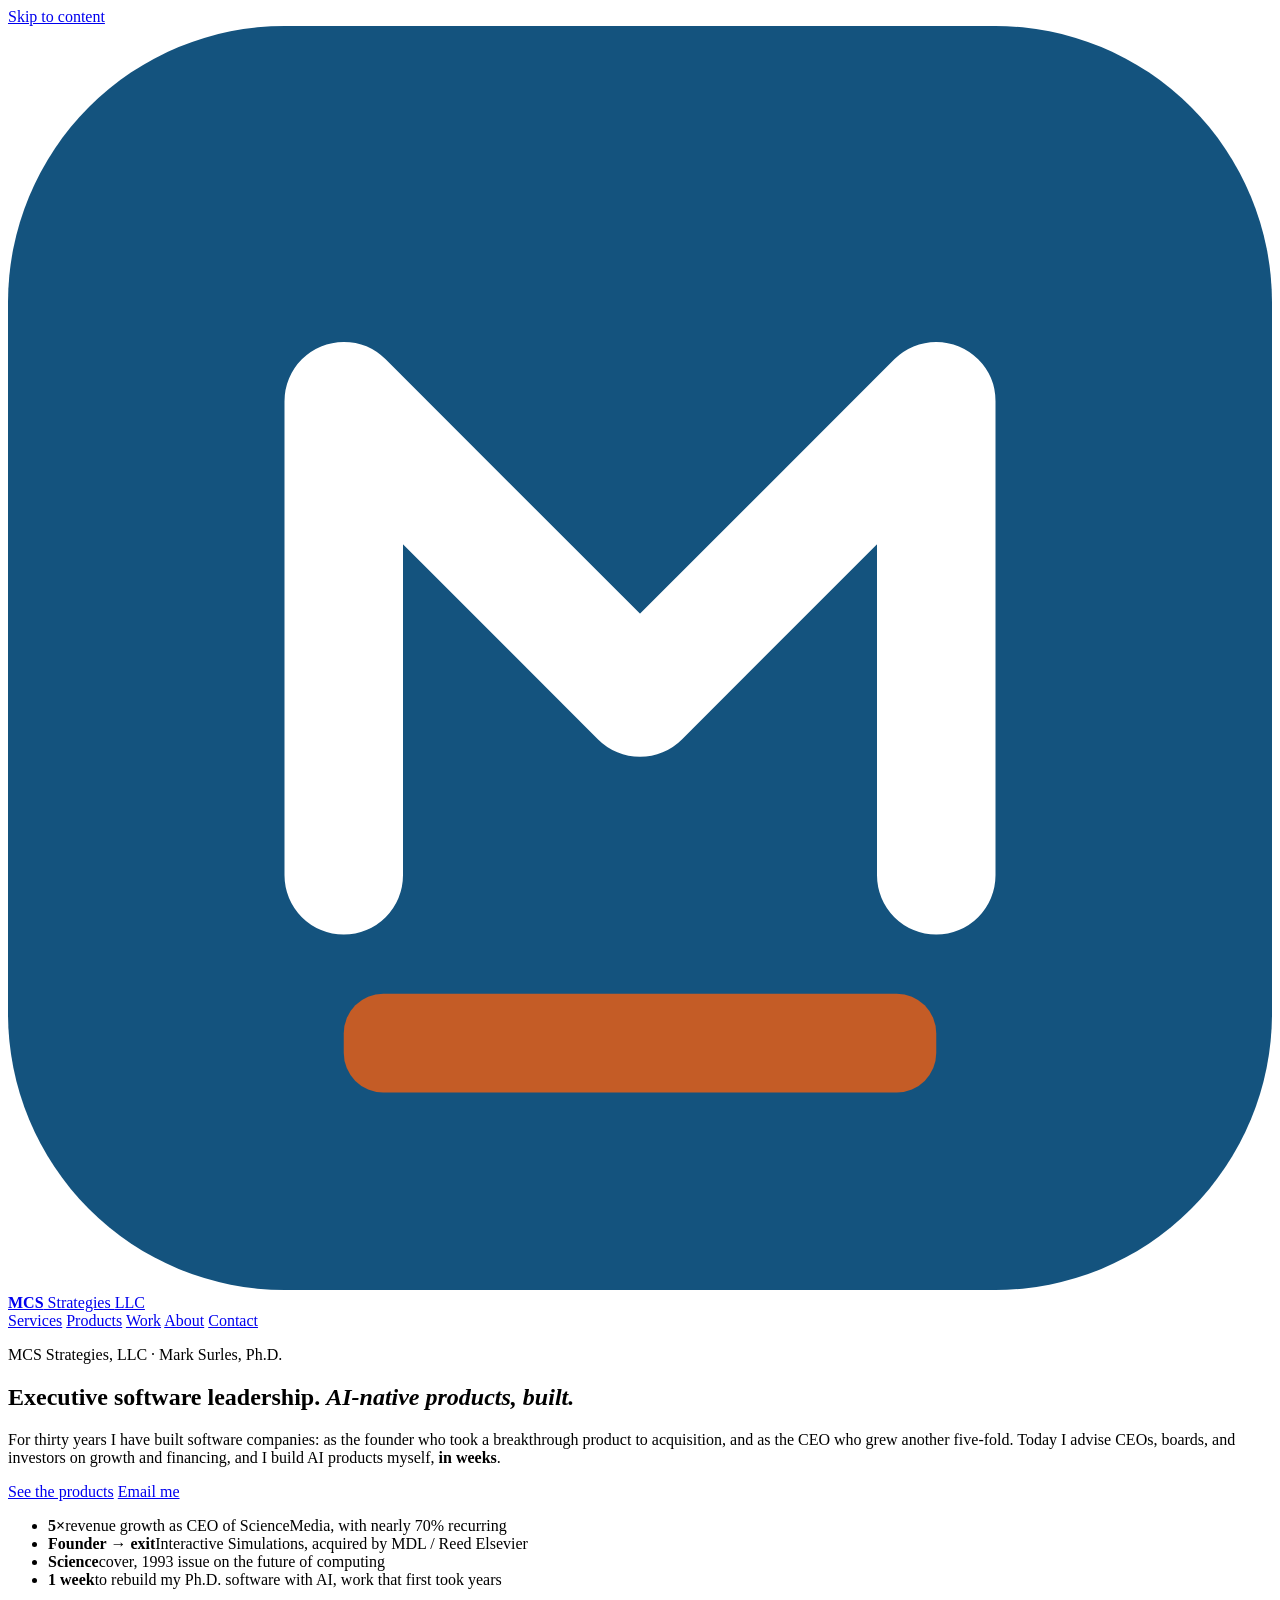
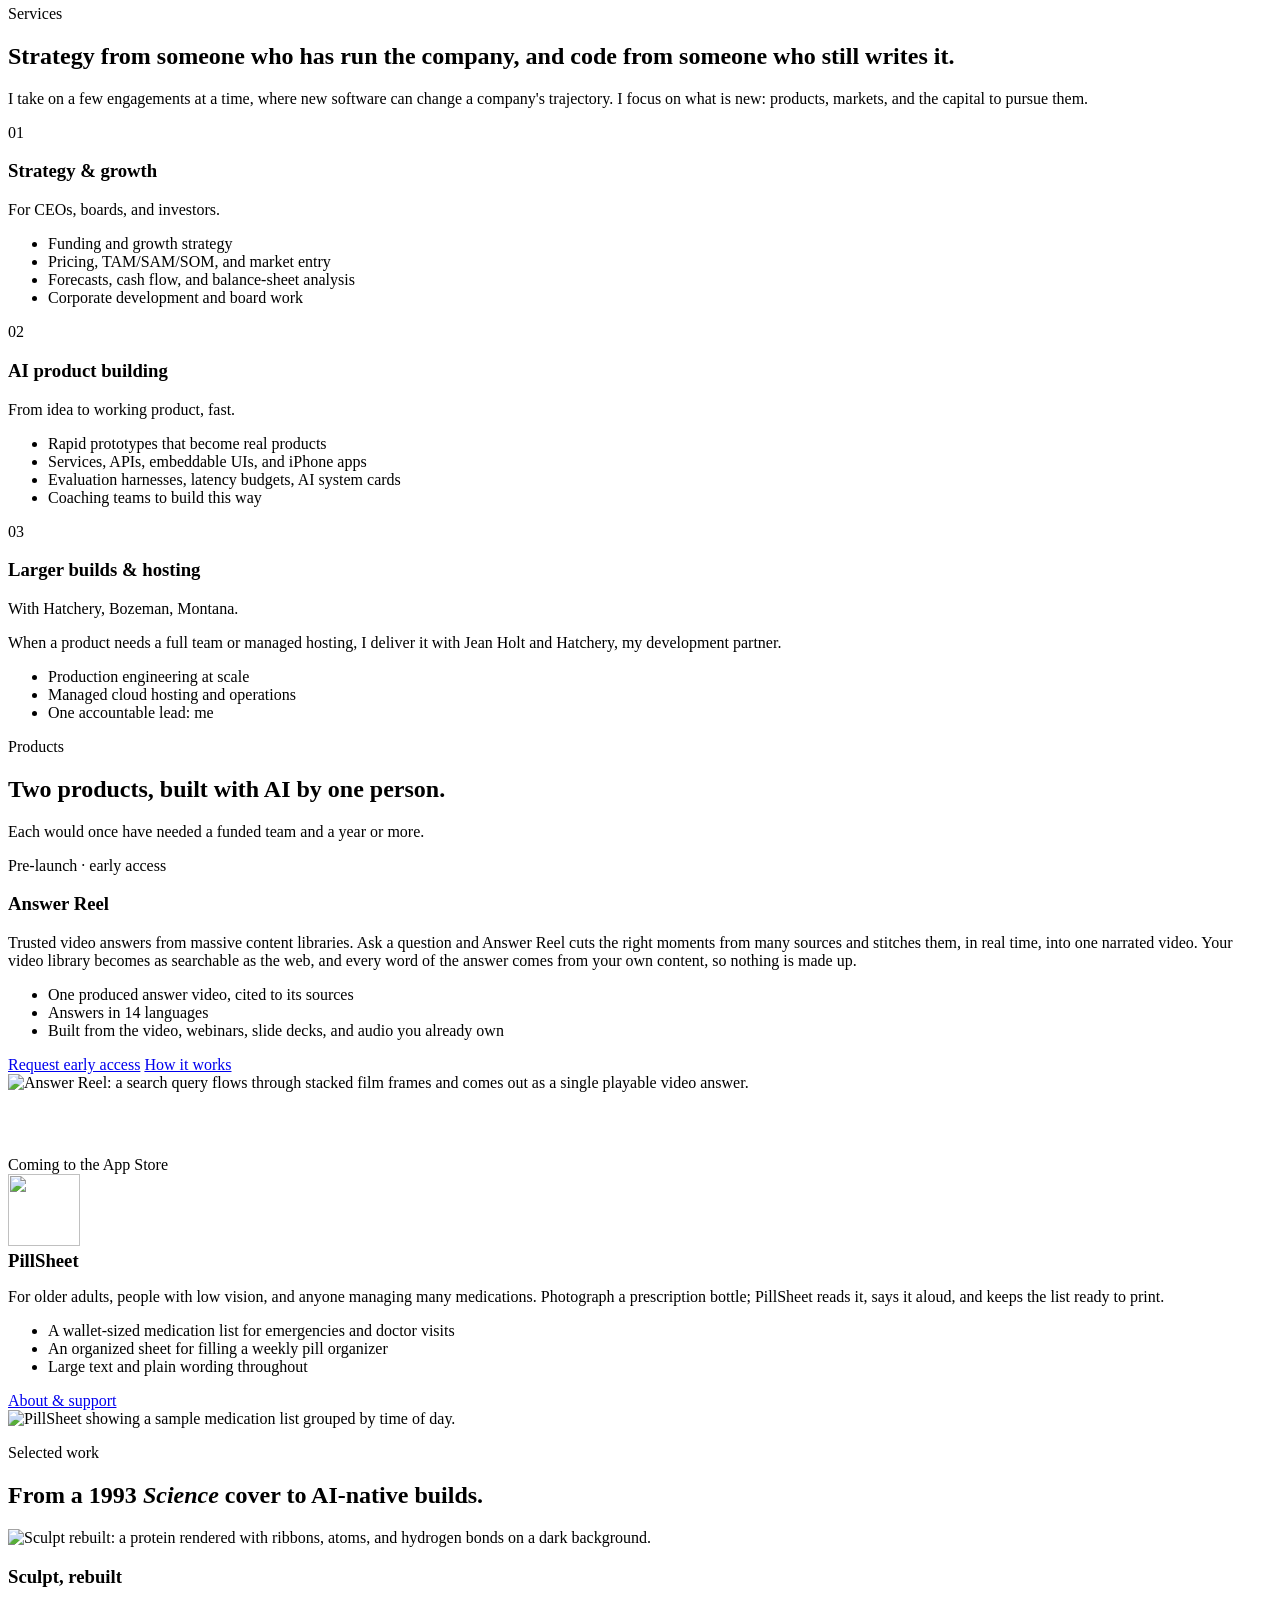
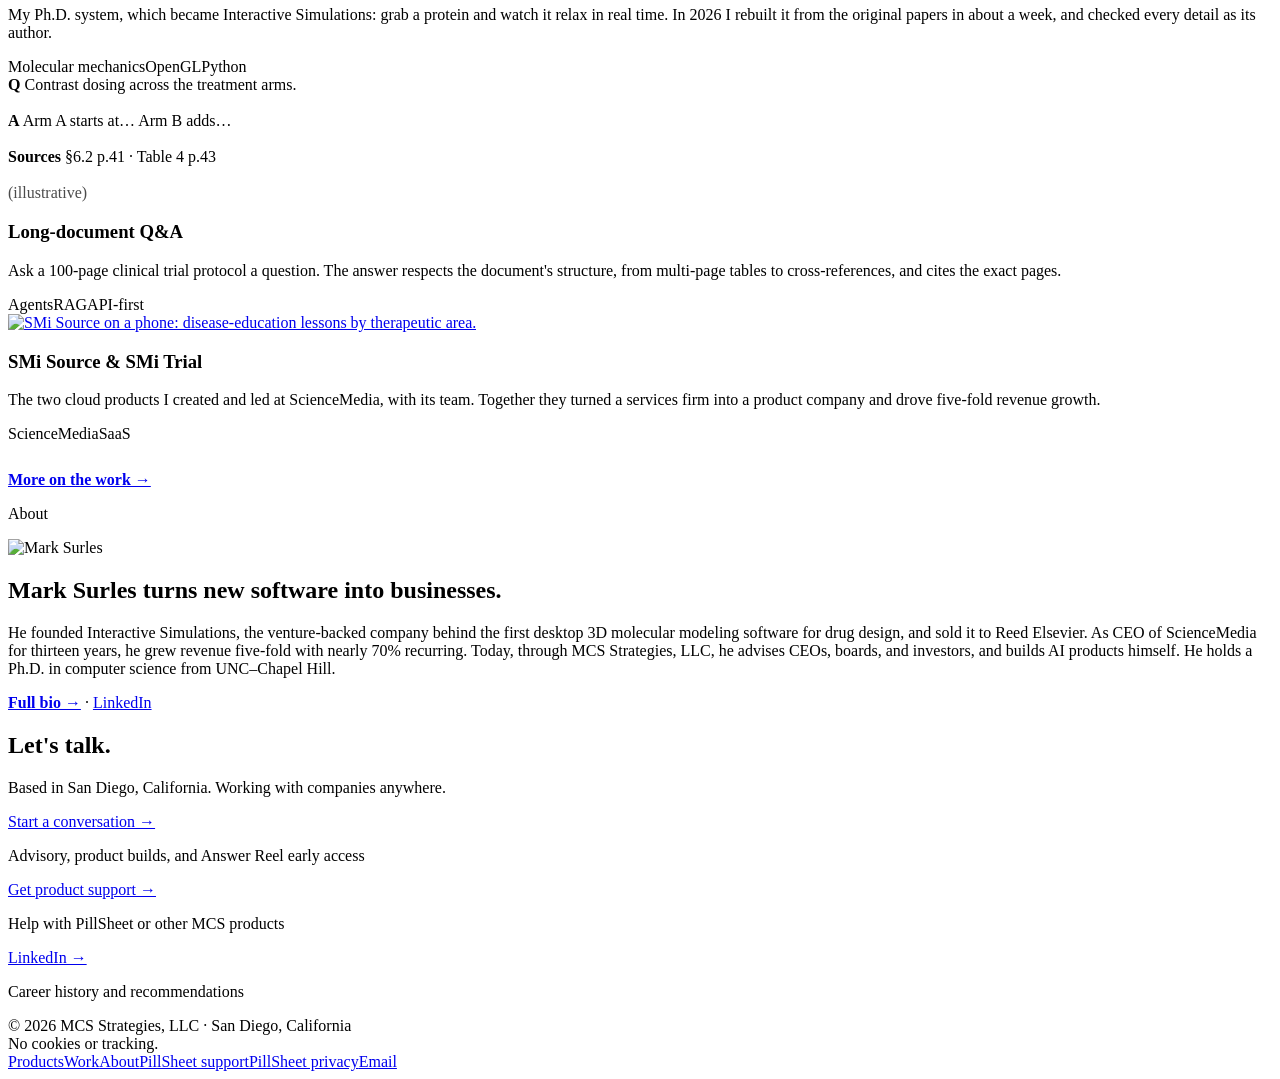
==== index.html @ 4e9c4b6d "Add Cloudflare Web Analytics (cookieless); footer says no cookies or tracking Co-Authored-By: Claude" ====
<!doctype html>
<html lang="en">
<head>
<meta charset="utf-8">
<meta name="viewport" content="width=device-width,initial-scale=1">
<title>MCS Strategies, LLC | Mark Surles</title>
<meta name="description" content="MCS Strategies, LLC: executive software leadership and AI-native product building by Mark Surles, Ph.D., founder of Interactive Simulations and former CEO of ScienceMedia.">
<link rel="canonical" href="https://mcs-strategies.com/">
<meta property="og:type" content="website">
<meta property="og:site_name" content="MCS Strategies, LLC">
<meta property="og:title" content="MCS Strategies, LLC: executive software leadership, AI-native products">
<meta property="og:description" content="Mark Surles founded and sold one software company, grew another five-fold as CEO, and now builds AI products end to end.">
<meta property="og:url" content="https://mcs-strategies.com/">
<meta property="og:image" content="https://mcs-strategies.com/assets/og.png">
<meta name="twitter:card" content="summary_large_image">
<meta name="theme-color" content="#0E3A58">
<link rel="icon" href="/favicon.ico" sizes="any">
<link rel="icon" type="image/png" href="/favicon-32.png">
<link rel="apple-touch-icon" href="/apple-touch-icon.png">
<link rel="stylesheet" href="/style.css">
<script type="application/ld+json">
{"@context":"https://schema.org","@type":"Organization","name":"MCS Strategies, LLC","url":"https://mcs-strategies.com/","logo":"https://mcs-strategies.com/assets/icon-512.png","email":"hello@mcs-strategies.com","address":{"@type":"PostalAddress","addressLocality":"San Diego","addressRegion":"CA","addressCountry":"US"},"founder":{"@type":"Person","name":"Mark Surles","sameAs":"https://www.linkedin.com/in/marksurles"}}
</script>
</head>
<body>
<a class="skip" href="#main">Skip to content</a>
<header class="site-header">
  <div class="wrap">
    <a class="brand" href="/" aria-label="MCS Strategies, LLC home">
      <svg class="brand-mark" viewBox="0 0 32 32" aria-hidden="true"><rect width="32" height="32" rx="7" fill="#14537E"/><path d="M8.5 21.5v-12l7.5 7.5 7.5-7.5v12" fill="none" stroke="#fff" stroke-width="3" stroke-linejoin="round" stroke-linecap="round"/><rect x="8.5" y="24.5" width="15" height="2.5" rx="1" fill="#C45C26"/></svg>
      <span class="brand-name"><b>MCS</b> Strategies <span>LLC</span></span>
    </a>
    <nav class="nav" aria-label="Main">
      <a href="/#services">Services</a>
      <a href="/products.html">Products</a>
      <a href="/work.html">Work</a>
      <a href="/about.html">About</a>
      <a href="/#contact">Contact</a>
    </nav>
  </div>
</header>

<main id="main">
<section class="hero">
  <div class="wrap">
    <p class="kicker">MCS Strategies, LLC · Mark Surles, Ph.D.</p>
    <h1>Executive software leadership. <em>AI-native products, built.</em></h1>
    <p class="lede">For thirty years I have built software companies: as the founder who took a breakthrough
      product to acquisition, and as the CEO who grew another five-fold. Today I advise CEOs, boards, and
      investors on growth and financing, and I build AI products myself, <strong>in weeks</strong>.</p>
    <div class="actions">
      <a class="btn btn-primary" href="/products.html">See the products</a>
      <a class="btn btn-ghost" href="mailto:hello@mcs-strategies.com">Email me</a>
    </div>
  </div>
</section>

<div class="proof">
  <div class="wrap">
    <ul>
      <li><b>5×</b><span>revenue growth as CEO of ScienceMedia, with nearly 70% recurring</span></li>
      <li><b>Founder → exit</b><span>Interactive Simulations, acquired by MDL / Reed Elsevier</span></li>
      <li><b>Science</b><span>cover, 1993 issue on the future of computing</span></li>
      <li><b>1 week</b><span>to rebuild my Ph.D. software with AI, work that first took years</span></li>
    </ul>
  </div>
</div>

<section id="services">
  <div class="wrap">
    <div class="section-head">
      <p class="eyebrow">Services</p>
      <h2>Strategy from someone who has run the company, and code from someone who still writes it.</h2>
      <p>I take on a few engagements at a time, where new software can change a company's trajectory. I focus on what is new: products, markets, and the capital to pursue them.</p>
    </div>
    <div class="grid g3">
      <div class="card">
        <span class="num">01</span>
        <h3>Strategy &amp; growth</h3>
        <p class="muted">For CEOs, boards, and investors.</p>
        <ul>
          <li>Funding and growth strategy</li>
          <li>Pricing, TAM/SAM/SOM, and market entry</li>
          <li>Forecasts, cash flow, and balance-sheet analysis</li>
          <li>Corporate development and board work</li>
        </ul>
      </div>
      <div class="card">
        <span class="num">02</span>
        <h3>AI product building</h3>
        <p class="muted">From idea to working product, fast.</p>
        <ul>
          <li>Rapid prototypes that become real products</li>
          <li>Services, APIs, embeddable UIs, and iPhone apps</li>
          <li>Evaluation harnesses, latency budgets, AI system cards</li>
          <li>Coaching teams to build this way</li>
        </ul>
      </div>
      <div class="card">
        <span class="num">03</span>
        <h3>Larger builds &amp; hosting</h3>
        <p class="muted">With Hatchery, Bozeman, Montana.</p>
        <p>When a product needs a full team or managed hosting, I deliver it with Jean Holt and Hatchery, my development partner.</p>
        <ul>
          <li>Production engineering at scale</li>
          <li>Managed cloud hosting and operations</li>
          <li>One accountable lead: me</li>
        </ul>
      </div>
    </div>
  </div>
</section>

<section class="alt" id="products">
  <div class="wrap">
    <div class="section-head">
      <p class="eyebrow">Products</p>
      <h2>Two products, built with AI by one person.</h2>
      <p>Each would once have needed a funded team and a year or more.</p>
    </div>

    <div class="feature">
      <div>
        <span class="badge">Pre-launch · early access</span>
        <h3>Answer Reel</h3>
        <p class="why">Trusted video answers from massive content libraries. Ask a question and Answer Reel cuts the
          right moments from many sources and stitches them, in real time, into one narrated video. Your video
          library becomes as searchable as the web, and every word of the answer comes from your own content, so nothing is made up.</p>
        <ul class="checks">
          <li>One produced answer video, cited to its sources</li>
          <li>Answers in 14 languages</li>
          <li>Built from the video, webinars, slide decks, and audio you already own</li>
        </ul>
        <div class="actions">
          <a class="btn btn-primary" href="mailto:hello@mcs-strategies.com?subject=Answer%20Reel%20early%20access">Request early access</a>
          <a class="btn btn-quiet" href="/products.html#answer-reel">How it works</a>
        </div>
      </div>
      <div class="art">
        <img src="/assets/answer-reel-mark.jpg" width="1100" height="474" alt="Answer Reel: a search query flows through stacked film frames and comes out as a single playable video answer.">
      </div>
    </div>

    <div class="feature" style="margin-top:64px">
      <div>
        <span class="badge">Coming to the App Store</span>
        <div class="app-row" style="margin-bottom:10px"><img class="app-icon" src="/assets/pillsheet-icon.png" width="72" height="72" alt=""><h3 style="margin:0">PillSheet</h3></div>
        <p class="why">For older adults, people with low vision, and anyone managing many medications. Photograph a
          prescription bottle; PillSheet reads it, says it aloud, and keeps the list ready to print.</p>
        <ul class="checks">
          <li>A wallet-sized medication list for emergencies and doctor visits</li>
          <li>An organized sheet for filling a weekly pill organizer</li>
          <li>Large text and plain wording throughout</li>
        </ul>
        <div class="actions">
          <a class="btn btn-quiet" href="/pillsheet/">About &amp; support</a>
        </div>
      </div>
      <div class="art art-phone">
        <img src="/assets/pillsheet-tile.jpg" width="800" height="500" alt="PillSheet showing a sample medication list grouped by time of day." loading="lazy">
      </div>
    </div>
  </div>
</section>

<section id="work">
  <div class="wrap">
    <div class="section-head">
      <p class="eyebrow">Selected work</p>
      <h2>From a 1993 <em class="hl">Science</em> cover to AI-native builds.</h2>
    </div>
    <div class="grid g3">
      <article class="card tile">
        <div class="shot"><img src="/assets/sculpt.jpg" width="800" height="1031" alt="Sculpt rebuilt: a protein rendered with ribbons, atoms, and hydrogen bonds on a dark background." loading="lazy"></div>
        <h3>Sculpt, rebuilt</h3>
        <p class="muted">My Ph.D. system, which became Interactive Simulations: grab a protein and watch it relax in real
          time. In 2026 I rebuilt it from the original papers in about a week, and checked every detail as its author.</p>
        <div class="tags"><span>Molecular mechanics</span><span>OpenGL</span><span>Python</span></div>
      </article>
      <article class="card tile">
        <div class="shot text" role="img" aria-label="Illustrative question and cited answer from a long clinical protocol."><b>Q</b> Contrast dosing across the treatment arms.<br><br><b>A</b> Arm A starts at… Arm B adds…<br><br><b>Sources</b> §6.2 p.41 · Table 4 p.43<br><br><span style="opacity:.7">(illustrative)</span></div>
        <h3>Long-document Q&amp;A</h3>
        <p class="muted">Ask a 100-page clinical trial protocol a question. The answer respects the document's
          structure, from multi-page tables to cross-references, and cites the exact pages.</p>
        <div class="tags"><span>Agents</span><span>RAG</span><span>API-first</span></div>
      </article>
      <article class="card tile">
        <a class="shot" href="/work.html#earlier"><img src="/assets/smi-source.jpg" width="600" height="315" alt="SMi Source on a phone: disease-education lessons by therapeutic area." loading="lazy"></a>
        <h3>SMi Source &amp; SMi Trial</h3>
        <p class="muted">The two cloud products I created and led at ScienceMedia, with its team. Together they turned a
          services firm into a product company and drove five-fold revenue growth.</p>
        <div class="tags"><span>ScienceMedia</span><span>SaaS</span></div>
      </article>
    </div>
    <p style="margin-top:28px"><a href="/work.html"><strong>More on the work →</strong></a></p>
  </div>
</section>

<section class="alt" id="about">
  <div class="wrap narrow">
    <p class="eyebrow">About</p>
    <img class="headshot" src="/assets/mark.png" width="155" height="160" alt="Mark Surles">
    <h2>Mark Surles turns new software into businesses.</h2>
    <p>He founded Interactive Simulations, the venture-backed company behind the first desktop 3D molecular modeling
      software for drug design, and sold it to Reed Elsevier. As CEO of ScienceMedia for thirteen years, he grew revenue
      five-fold with nearly 70% recurring. Today, through MCS Strategies, LLC, he advises CEOs, boards, and investors,
      and builds AI products himself. He holds a Ph.D. in computer science from UNC–Chapel Hill.</p>
    <p><a href="/about.html"><strong>Full bio →</strong></a> · <a href="https://www.linkedin.com/in/marksurles">LinkedIn</a></p>
  </div>
</section>

<section class="contact" id="contact">
  <div class="wrap">
    <h2>Let's talk.</h2>
    <p>Based in San Diego, California. Working with companies anywhere.</p>
    <div class="grid g3">
      <div class="card"><a href="mailto:hello@mcs-strategies.com">Start a conversation →</a><p>Advisory, product builds, and Answer Reel early access</p></div>
      <div class="card"><a href="mailto:support@mcs-strategies.com?subject=PillSheet">Get product support →</a><p>Help with PillSheet or other MCS products</p></div>
      <div class="card"><a href="https://www.linkedin.com/in/marksurles">LinkedIn →</a><p>Career history and recommendations</p></div>
    </div>
  </div>
</section>
</main>

<footer class="site-footer">
  <div class="wrap">
    <div>© 2026 MCS Strategies, LLC · San Diego, California<br>No cookies or tracking.</div>
    <nav aria-label="Footer"><a href="/products.html">Products</a><a href="/work.html">Work</a><a href="/about.html">About</a><a href="/pillsheet/">PillSheet support</a><a href="/pillsheet/privacy.html">PillSheet privacy</a><a href="mailto:hello@mcs-strategies.com">Email</a></nav>
  </div>
</footer>
<!-- Cloudflare Web Analytics --><script type='module' src='https://static.cloudflareinsights.com/beacon.min.js' data-cf-beacon='{"token": "524bc832831a4cb69624e9e7eacaaf52"}'></script><!-- End Cloudflare Web Analytics -->
</body>
</html>
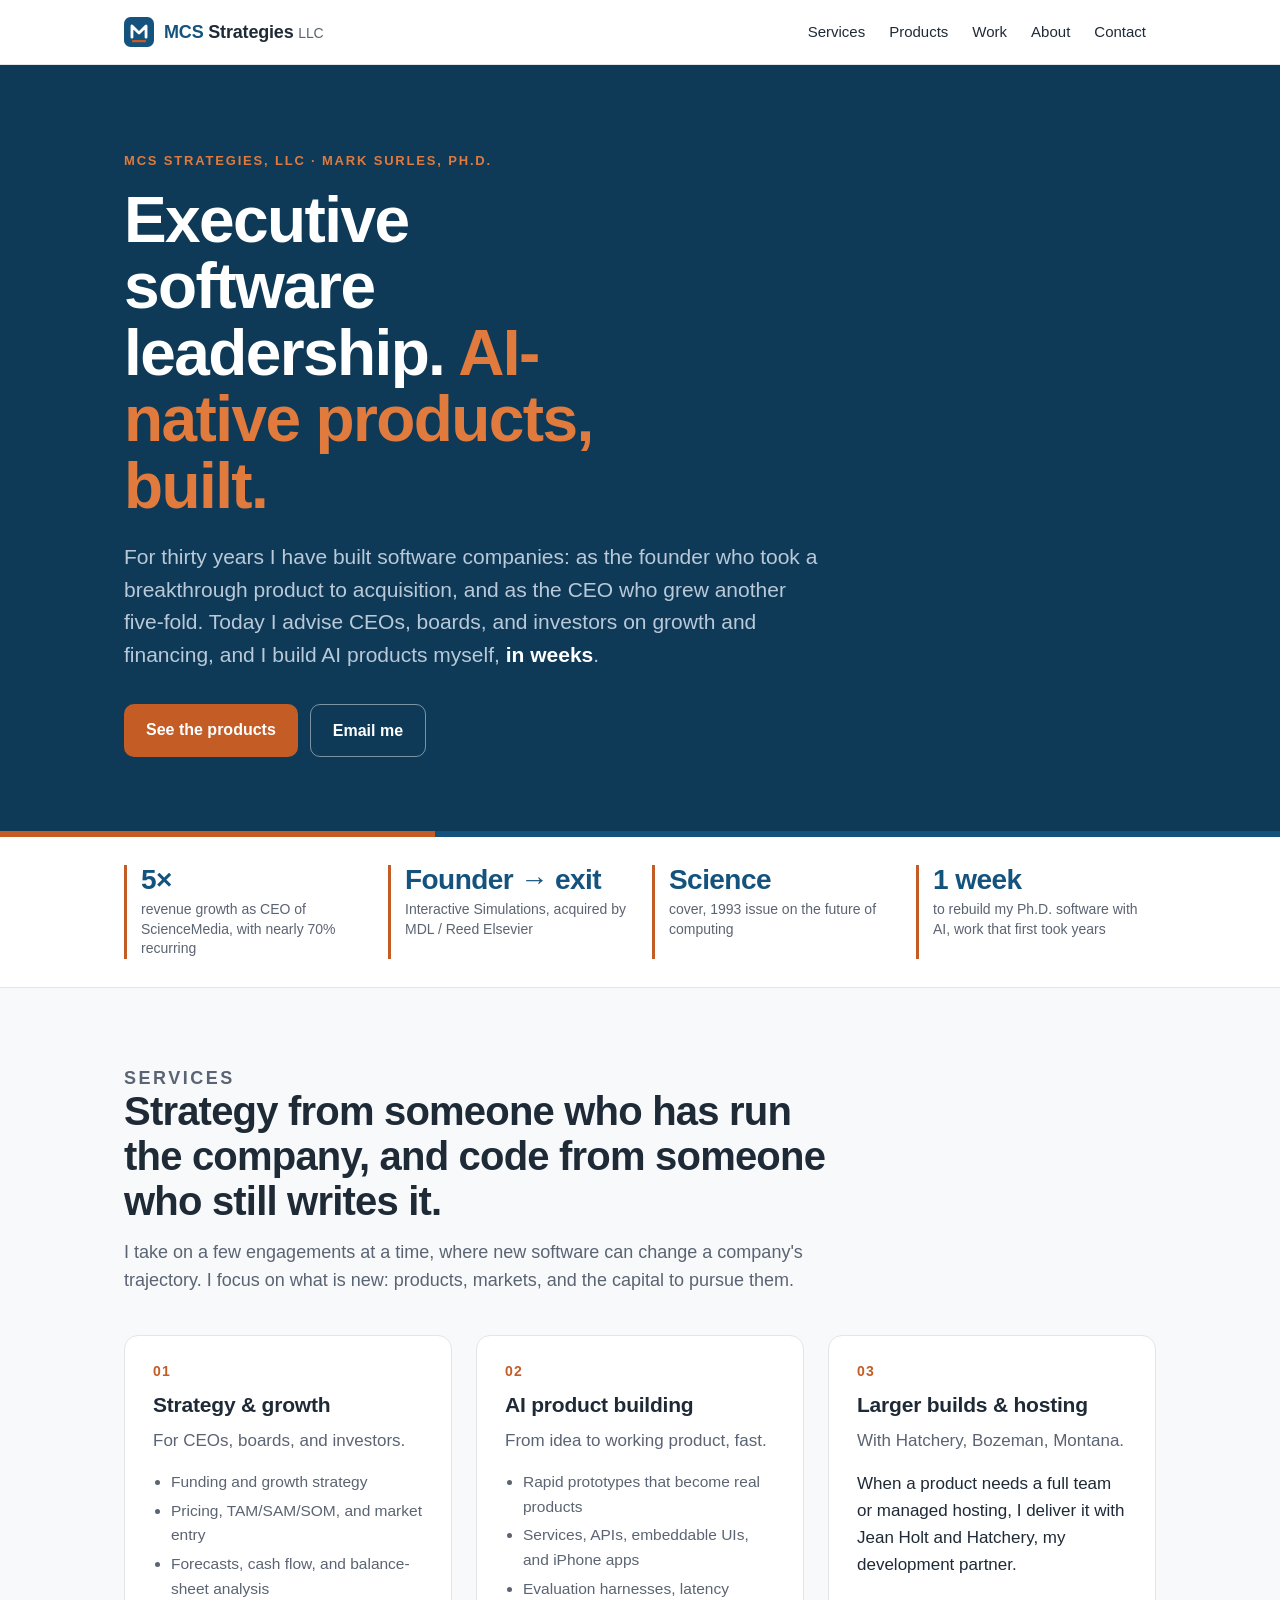
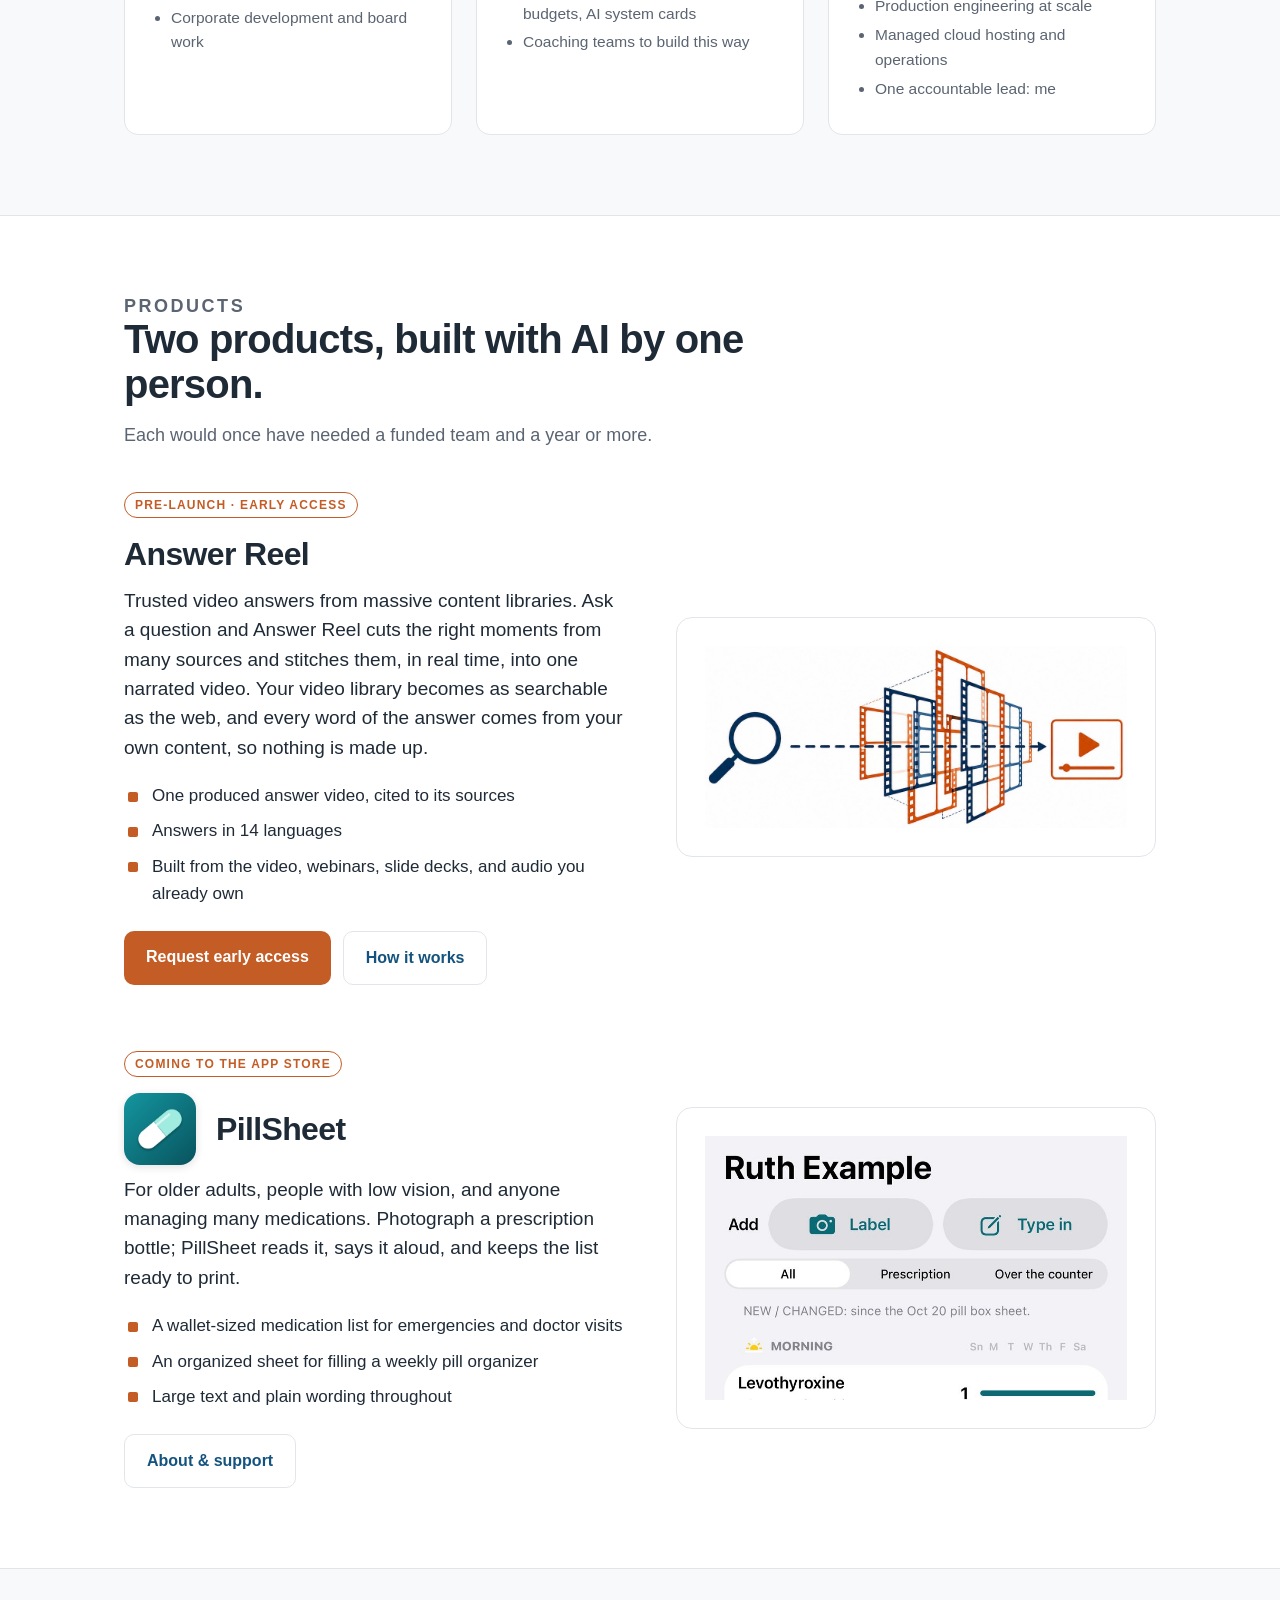
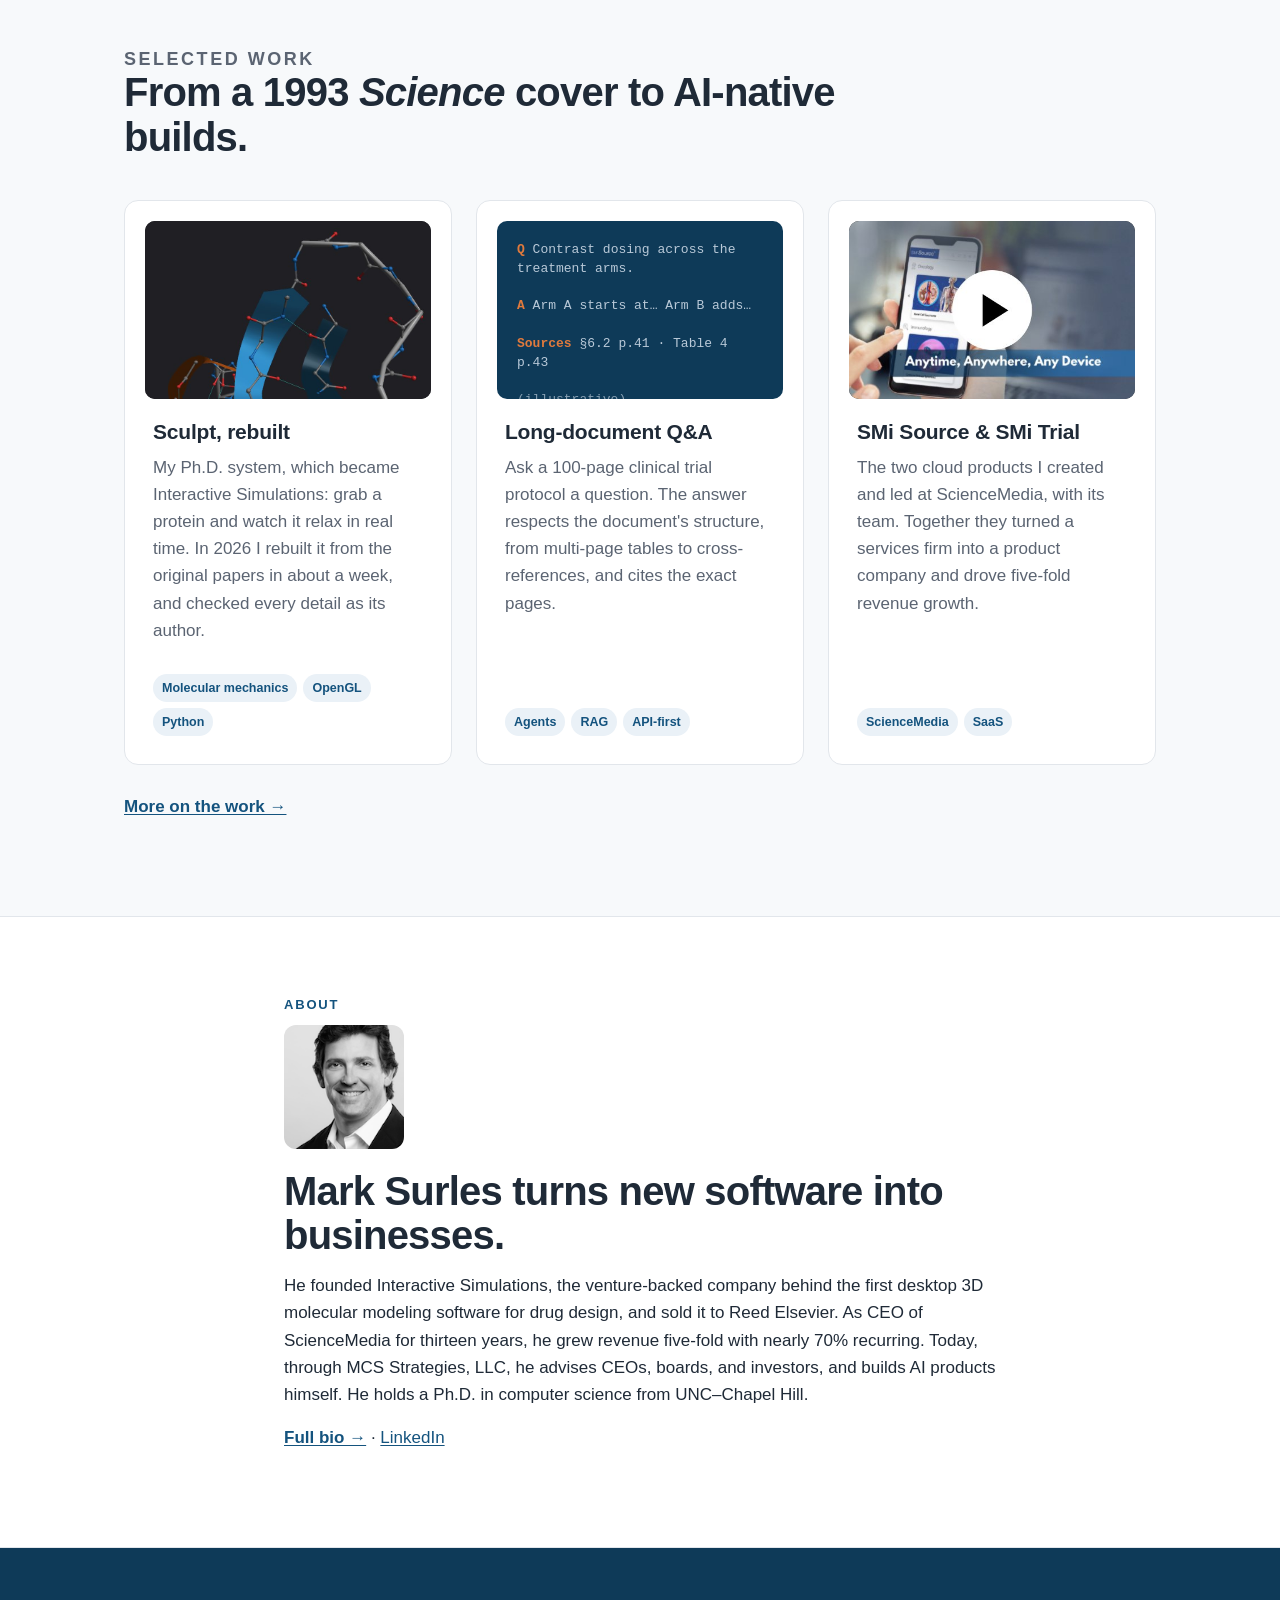
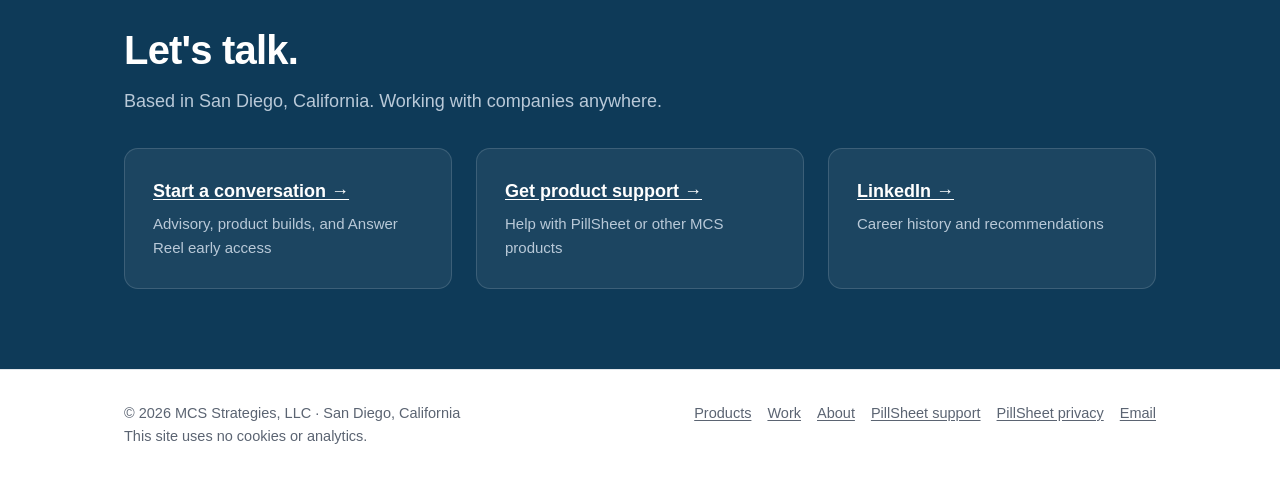
==== commit b6c13a95: "MCS Strategies website: home, products, work, about, PillSheet support and privacy Co-Authored-By: C" ====
--- a/index.html
+++ b/index.html
@@ -224,10 +224,9 @@
 
 <footer class="site-footer">
   <div class="wrap">
-    <div>© 2026 MCS Strategies, LLC · San Diego, California<br>No cookies or tracking.</div>
+    <div>© 2026 MCS Strategies, LLC · San Diego, California<br>This site uses no cookies or analytics.</div>
     <nav aria-label="Footer"><a href="/products.html">Products</a><a href="/work.html">Work</a><a href="/about.html">About</a><a href="/pillsheet/">PillSheet support</a><a href="/pillsheet/privacy.html">PillSheet privacy</a><a href="mailto:hello@mcs-strategies.com">Email</a></nav>
   </div>
 </footer>
-<!-- Cloudflare Web Analytics --><script type='module' src='https://static.cloudflareinsights.com/beacon.min.js' data-cf-beacon='{"token": "524bc832831a4cb69624e9e7eacaaf52"}'></script><!-- End Cloudflare Web Analytics -->
 </body>
 </html>
--- a/style.css
+++ b/style.css
@@ -0,0 +1,179 @@
+/* MCS Strategies house style: palette from video/search_lib/scripts/deck_template.py (pitch-deck skill). */
+:root{
+  --ink:#1F2A37; --accent:#14537E; --accent-dark:#0E3A58; --copper:#C45C26; --copper-light:#E07A3D;
+  --muted:#5B6472; --bg:#F7F9FB; --surface:#FFFFFF; --line:#E2E6EB; --hero:#0E3A58; --hero-ink:#FFFFFF;
+  --hero-muted:#B9C9D8; --chip:#EAF1F7;
+  --font:-apple-system,BlinkMacSystemFont,"SF Pro Text","Segoe UI",Roboto,"Helvetica Neue",Arial,sans-serif;
+  --display:-apple-system,BlinkMacSystemFont,"SF Pro Display","Segoe UI",Roboto,"Helvetica Neue",Arial,sans-serif;
+  color-scheme:light;
+}
+@media (prefers-color-scheme:dark){:root:not([data-theme="light"]){
+  --ink:#E7ECF2; --accent:#7DB4E0; --accent-dark:#A9CDEB; --copper:#E8834A; --copper-light:#F09A66;
+  --muted:#A3AEBB; --bg:#0D141B; --surface:#141E28; --line:#24313E; --hero:#0A2233; --hero-ink:#F2F6FA;
+  --hero-muted:#A9BED1; --chip:#1A2A38; color-scheme:dark;
+}}
+*{box-sizing:border-box}
+html{-webkit-text-size-adjust:100%;scroll-behavior:smooth}
+body{margin:0;background:var(--bg);color:var(--ink);font:17px/1.6 var(--font)}
+img{max-width:100%;height:auto;display:block}
+a{color:var(--accent);text-underline-offset:2px}
+a:hover{color:var(--copper)}
+:focus-visible{outline:3px solid var(--copper);outline-offset:2px;border-radius:4px}
+.skip{position:absolute;left:-999px;top:8px;background:var(--surface);padding:8px 12px;z-index:10}
+.skip:focus{left:16px}
+.wrap{max-width:1080px;margin:0 auto;padding:0 24px}
+.narrow{max-width:760px}
+
+/* Header */
+.site-header{background:var(--surface);border-bottom:1px solid var(--line);position:sticky;top:0;z-index:5}
+.site-header .wrap{display:flex;align-items:center;justify-content:space-between;gap:16px;min-height:64px;flex-wrap:wrap}
+.brand{display:flex;align-items:center;gap:10px;text-decoration:none;color:var(--ink)}
+.brand-mark{width:30px;height:30px;flex:none}
+.brand-name{font:700 18px/1 var(--display);letter-spacing:-.01em}
+.brand-name b{color:var(--accent)}
+.brand-name span{font-weight:500;color:var(--muted);font-size:14px}
+.nav{display:flex;gap:4px;flex-wrap:wrap}
+.nav a{color:var(--ink);text-decoration:none;font-size:15px;font-weight:500;padding:8px 10px;border-radius:8px}
+.nav a:hover,.nav a[aria-current="page"]{color:var(--accent);background:var(--chip)}
+
+/* Hero */
+.hero{background:var(--hero);color:var(--hero-ink);padding:88px 0 80px;position:relative;overflow:hidden}
+.hero::after{content:"";position:absolute;left:0;right:0;bottom:0;height:6px;background:linear-gradient(90deg,var(--copper) 0 34%,#14537E 34% 100%)}
+.kicker{font:700 13px/1.2 var(--font);letter-spacing:.14em;text-transform:uppercase;color:var(--copper-light);margin:0 0 18px}
+.hero h1{font:800 clamp(38px,6vw,64px)/1.04 var(--display);letter-spacing:-.025em;margin:0 0 22px;max-width:15ch}
+.hero h1 em{font-style:normal;color:var(--copper-light)}
+.hero .lede{font-size:clamp(18px,2.2vw,21px);line-height:1.55;color:var(--hero-muted);max-width:60ch;margin:0 0 32px}
+.hero .lede strong{color:var(--hero-ink);font-weight:600}
+.actions{display:flex;gap:12px;flex-wrap:wrap}
+.btn{display:inline-block;padding:13px 22px;border-radius:10px;font-weight:650;text-decoration:none;font-size:16px}
+.btn-primary{background:var(--copper);color:#fff}
+.btn-primary:hover{background:var(--copper-light);color:#fff}
+.btn-ghost{border:1.5px solid rgba(255,255,255,.45);color:var(--hero-ink)}
+.btn-ghost:hover{border-color:#fff;color:#fff}
+.btn-quiet{border:1.5px solid var(--line);color:var(--accent);background:var(--surface)}
+.btn-quiet:hover{border-color:var(--accent);color:var(--accent)}
+.feature .art-phone{background:#F2F2F7;padding:0;overflow:hidden}
+.headshot{width:120px;height:auto;border-radius:12px;margin:4px 0 20px;filter:grayscale(1)}
+.about-photo{width:160px;border-radius:14px;margin-bottom:24px;filter:grayscale(1)}
+em.hl{font-style:italic;color:inherit}
+.page-hero{padding:64px 0 56px}
+.page-hero h1{font-size:clamp(34px,5vw,52px);max-width:22ch}
+
+/* Proof strip */
+.proof{background:var(--surface);border-bottom:1px solid var(--line)}
+.proof ul{list-style:none;margin:0;padding:28px 0;display:grid;grid-template-columns:repeat(4,1fr);gap:24px}
+.proof li{border-left:3px solid var(--copper);padding-left:14px}
+.proof b{display:block;font:800 28px/1.1 var(--display);color:var(--accent);letter-spacing:-.02em}
+.proof span{font-size:14px;color:var(--muted);line-height:1.4;display:block;margin-top:4px}
+
+/* Sections */
+section{padding:80px 0}
+section.alt{background:var(--surface);border-top:1px solid var(--line);border-bottom:1px solid var(--line)}
+.section-head{max-width:720px;margin-bottom:40px}
+.eyebrow{font:700 13px/1.2 var(--font);letter-spacing:.14em;text-transform:uppercase;color:var(--accent);margin:0 0 12px}
+h2{font:800 clamp(28px,3.6vw,40px)/1.12 var(--display);letter-spacing:-.02em;margin:0 0 14px}
+h3{font:750 21px/1.25 var(--display);letter-spacing:-.01em;margin:0 0 8px}
+.section-head p{color:var(--muted);font-size:18px;margin:0}
+p{margin:0 0 16px}
+.muted{color:var(--muted)}
+
+.grid{display:grid;gap:24px}
+.g3{grid-template-columns:repeat(3,1fr)}
+.g2{grid-template-columns:repeat(2,1fr)}
+.card{background:var(--surface);border:1px solid var(--line);border-radius:14px;padding:28px}
+section.alt .card{background:var(--bg)}
+.card .num{font:800 14px/1 var(--display);color:var(--copper);letter-spacing:.08em;margin-bottom:14px;display:block}
+.card ul{margin:12px 0 0;padding-left:18px;color:var(--muted);font-size:15.5px}
+.card li{margin:4px 0}
+.card .more{display:inline-block;margin-top:14px;font-weight:600;text-decoration:none}
+
+/* Featured product */
+.feature{display:grid;grid-template-columns:1.05fr 1fr;gap:48px;align-items:center}
+.feature .art{background:#fff;border:1px solid var(--line);border-radius:16px;padding:28px}
+.badge{display:inline-block;font:700 12px/1 var(--font);letter-spacing:.1em;text-transform:uppercase;
+  color:var(--copper);border:1.5px solid var(--copper);border-radius:999px;padding:6px 10px;margin-bottom:16px}
+.feature h3{font-size:32px;letter-spacing:-.02em;margin-bottom:12px}
+.feature .why{font-size:19px;line-height:1.55}
+.checks{list-style:none;padding:0;margin:20px 0 24px}
+.checks li{padding-left:28px;position:relative;margin:8px 0}
+.checks li::before{content:"";position:absolute;left:4px;top:.55em;width:10px;height:10px;border-radius:2px;background:var(--copper)}
+
+/* Work tiles */
+.tile{display:flex;flex-direction:column}
+.tile .shot{border-radius:10px;overflow:hidden;margin:-8px -8px 20px;background:#1f1f24;aspect-ratio:16/10}
+.tile .shot img{width:100%;height:100%;object-fit:cover}
+.tile .shot.light{background:#F2F2F7}
+.tile .shot img{object-position:top}
+.tile .shot.phone{background:var(--chip);display:flex;justify-content:center;padding-top:18px}
+.tile .shot.phone img{width:52%;height:auto;object-fit:contain;border-radius:14px 14px 0 0;box-shadow:0 6px 24px rgba(0,0,0,.18)}
+.tile .shot.text{background:var(--hero);color:var(--hero-muted);padding:20px;font:500 13px/1.45 ui-monospace,Menlo,monospace}
+.tile .shot.text b{color:var(--copper-light);font-weight:600}
+.tags{display:flex;gap:6px;flex-wrap:wrap;margin-top:auto;padding-top:14px}
+.tags span{font-size:12.5px;background:var(--chip);color:var(--accent);padding:4px 9px;border-radius:999px;font-weight:600}
+
+/* Work detail page */
+.work-item{display:grid;grid-template-columns:1fr 1.25fr;gap:48px;padding:56px 0;border-top:1px solid var(--line)}
+.work-item:first-of-type{border-top:0}
+.work-item .media img{border-radius:14px;border:1px solid var(--line)}
+.work-item .media.phone img{max-width:300px;margin:0 auto;border-radius:22px}
+.work-item dl{display:grid;grid-template-columns:110px 1fr;gap:6px 16px;margin:20px 0 0;font-size:15.5px}
+.work-item dt{font-weight:700;color:var(--muted);text-transform:uppercase;font-size:12.5px;letter-spacing:.08em;padding-top:3px}
+.work-item dd{margin:0}
+
+/* About */
+.about-grid{display:grid;grid-template-columns:1.6fr 1fr;gap:56px}
+.prose p{font-size:18px}
+.timeline{list-style:none;margin:0;padding:0;border-left:2px solid var(--line)}
+.timeline li{position:relative;padding:0 0 22px 20px}
+.timeline li::before{content:"";position:absolute;left:-7px;top:6px;width:12px;height:12px;border-radius:50%;background:var(--surface);border:3px solid var(--accent)}
+.timeline li:first-child::before{border-color:var(--copper)}
+.timeline .yr{font:700 13px/1.4 var(--font);color:var(--copper);letter-spacing:.04em}
+.timeline .role{font-weight:650;line-height:1.35}
+.timeline .org{color:var(--muted);font-size:15px}
+
+/* App */
+.app-row{display:flex;gap:20px;align-items:center}
+.app-icon{width:72px;height:72px;border-radius:16px;flex:none;box-shadow:0 2px 8px rgba(0,0,0,.12)}
+
+/* Contact */
+.contact{background:var(--hero);color:var(--hero-ink)}
+.contact h2{color:var(--hero-ink)}
+.contact p{color:var(--hero-muted);font-size:18px}
+.contact .grid{margin-top:32px}
+.contact .card{background:rgba(255,255,255,.06);border-color:rgba(255,255,255,.14);color:var(--hero-ink)}
+.contact .card a{color:#fff;font-weight:650;font-size:18px;word-break:break-word}
+.contact .card a:hover{color:var(--copper-light)}
+.contact .card p{font-size:15px;margin:6px 0 0}
+
+/* Legal / plain pages */
+.plain{padding:56px 0 72px}
+.plain h1{font:800 clamp(30px,4vw,42px)/1.15 var(--display);letter-spacing:-.02em;margin:0 0 8px}
+.plain h2{font-size:22px;margin:36px 0 8px}
+.plain .meta{color:var(--muted);margin-bottom:24px}
+
+/* Footer */
+.site-footer{border-top:1px solid var(--line);padding:32px 0 40px;color:var(--muted);font-size:14.5px;background:var(--surface)}
+.site-footer .wrap{display:flex;justify-content:space-between;gap:16px;flex-wrap:wrap}
+.site-footer a{color:var(--muted)}
+.site-footer nav{display:flex;gap:16px;flex-wrap:wrap}
+
+@media (max-width:900px){
+  .g3,.g2,.feature,.work-item,.about-grid{grid-template-columns:1fr}
+  .proof ul{grid-template-columns:repeat(2,1fr)}
+  .feature{gap:28px}
+  .work-item{gap:24px}
+  .work-item .media img{max-height:440px;width:100%;object-fit:cover;object-position:center}
+  .work-item .media.phone img{width:auto;max-width:260px;object-fit:contain}
+}
+@media (max-width:560px){
+  .wrap{padding:0 16px}
+  .hero{padding:56px 0 52px}
+  section{padding:56px 0}
+  .card{padding:22px}
+  .site-header .wrap{padding-top:10px;padding-bottom:6px}
+  .nav{margin:0 -10px}
+  .nav a{padding:6px 10px;font-size:14.5px}
+  .work-item dl{grid-template-columns:1fr}
+}
+@media (prefers-reduced-motion:reduce){html{scroll-behavior:auto}}
+@media print{.site-header,.hero::after,.actions{display:none}.hero,.contact{background:none;color:#000}}
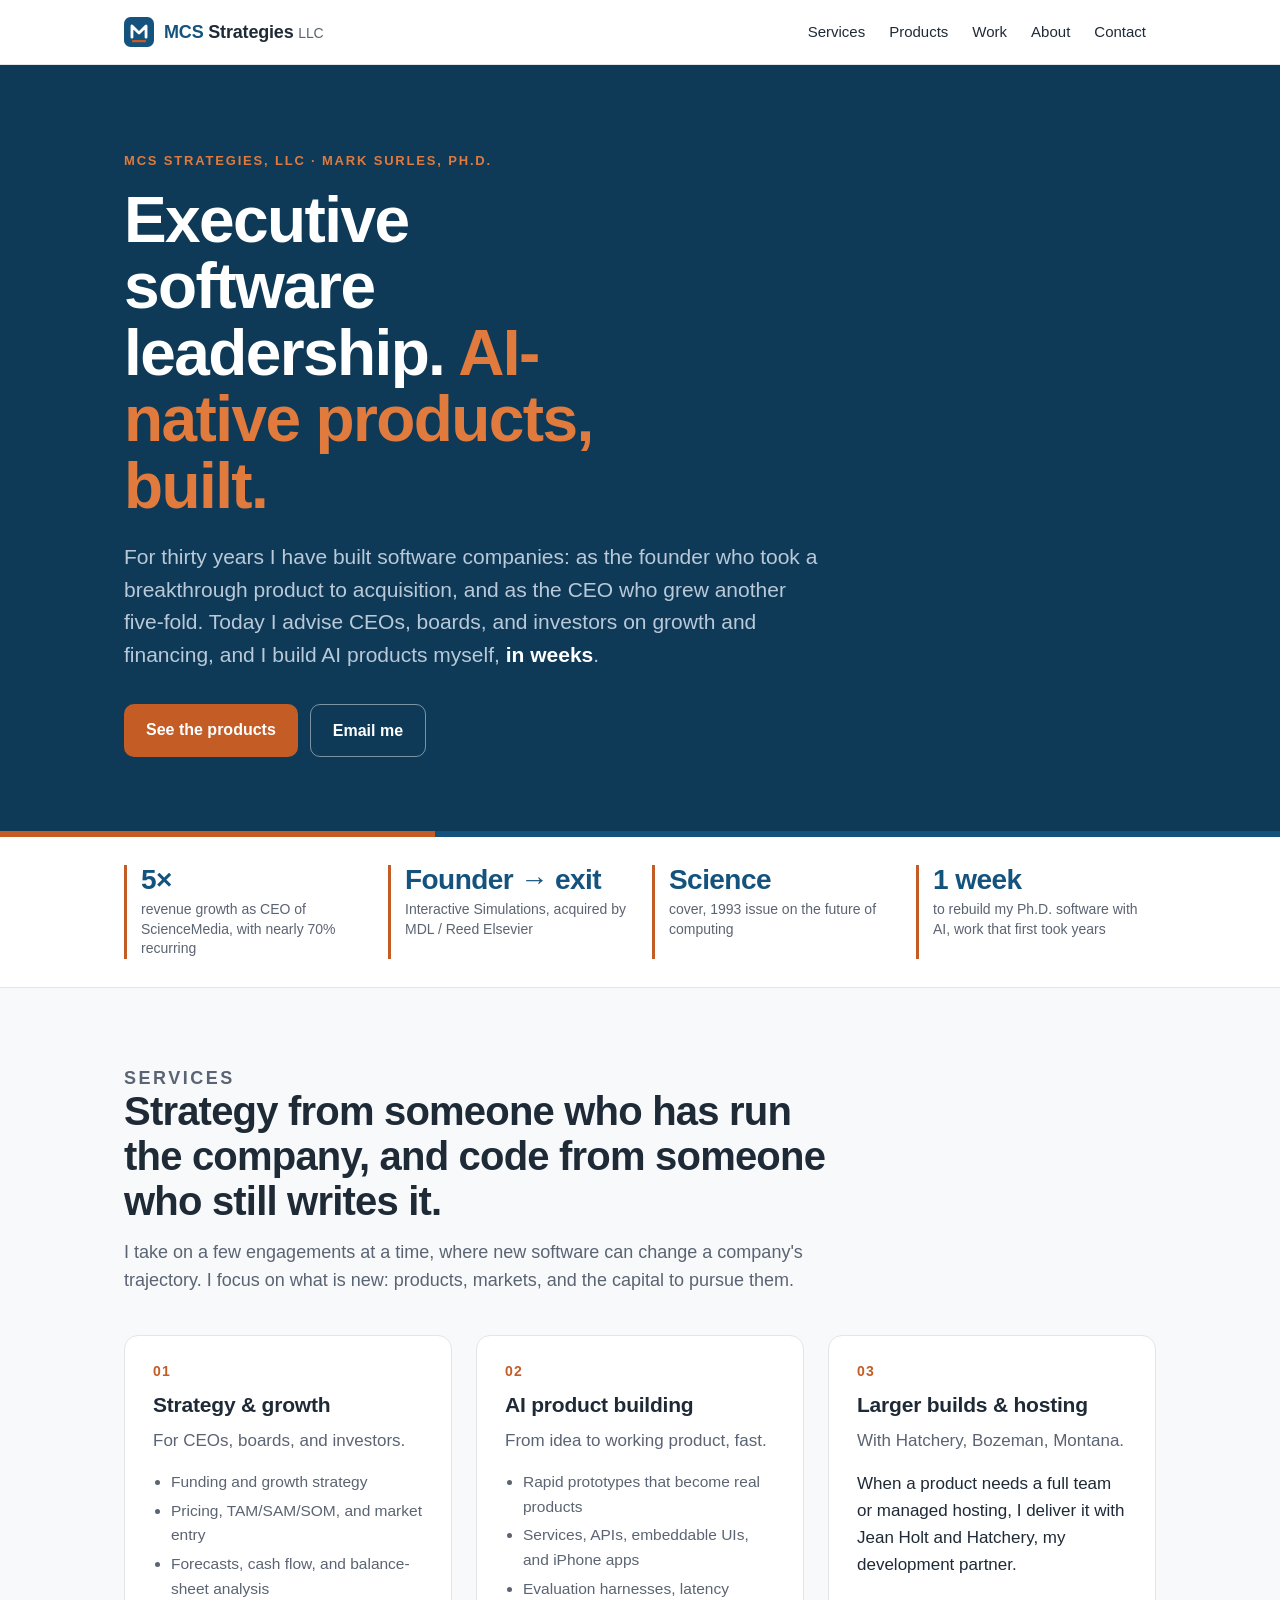
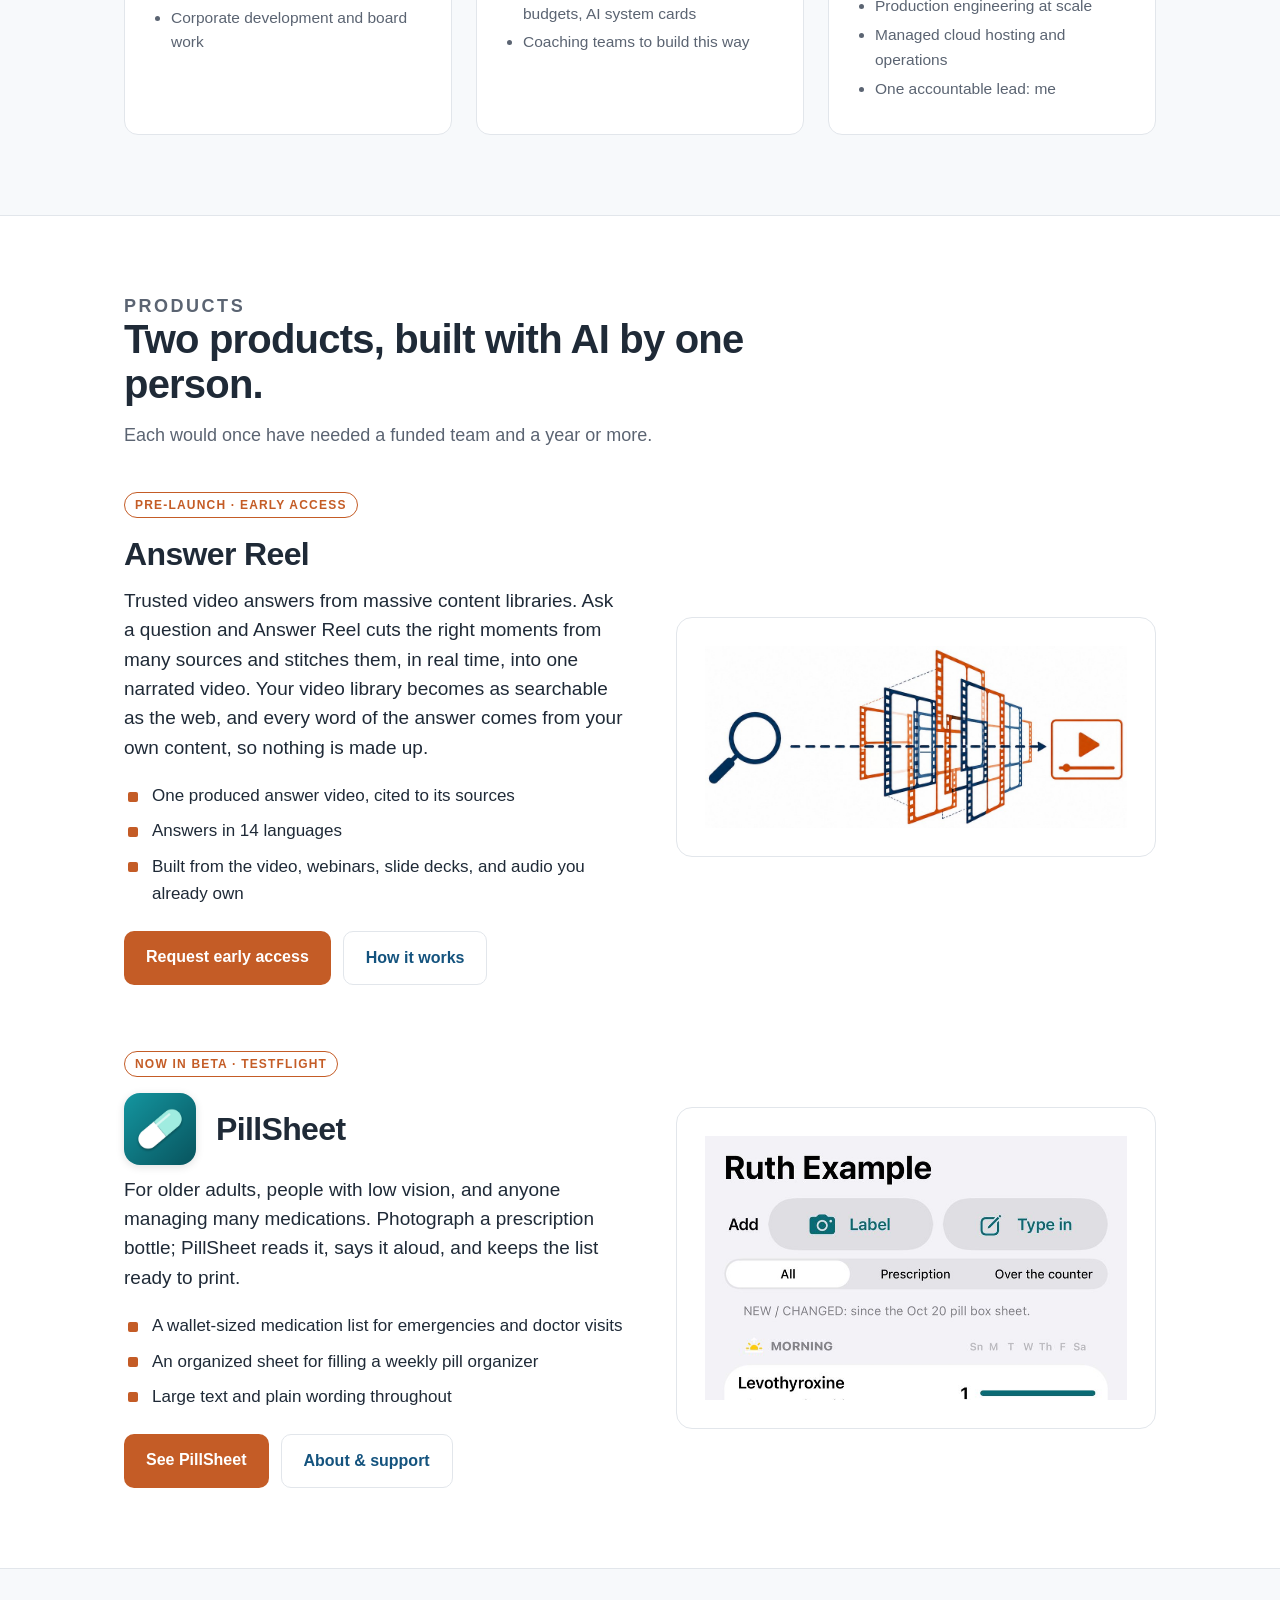
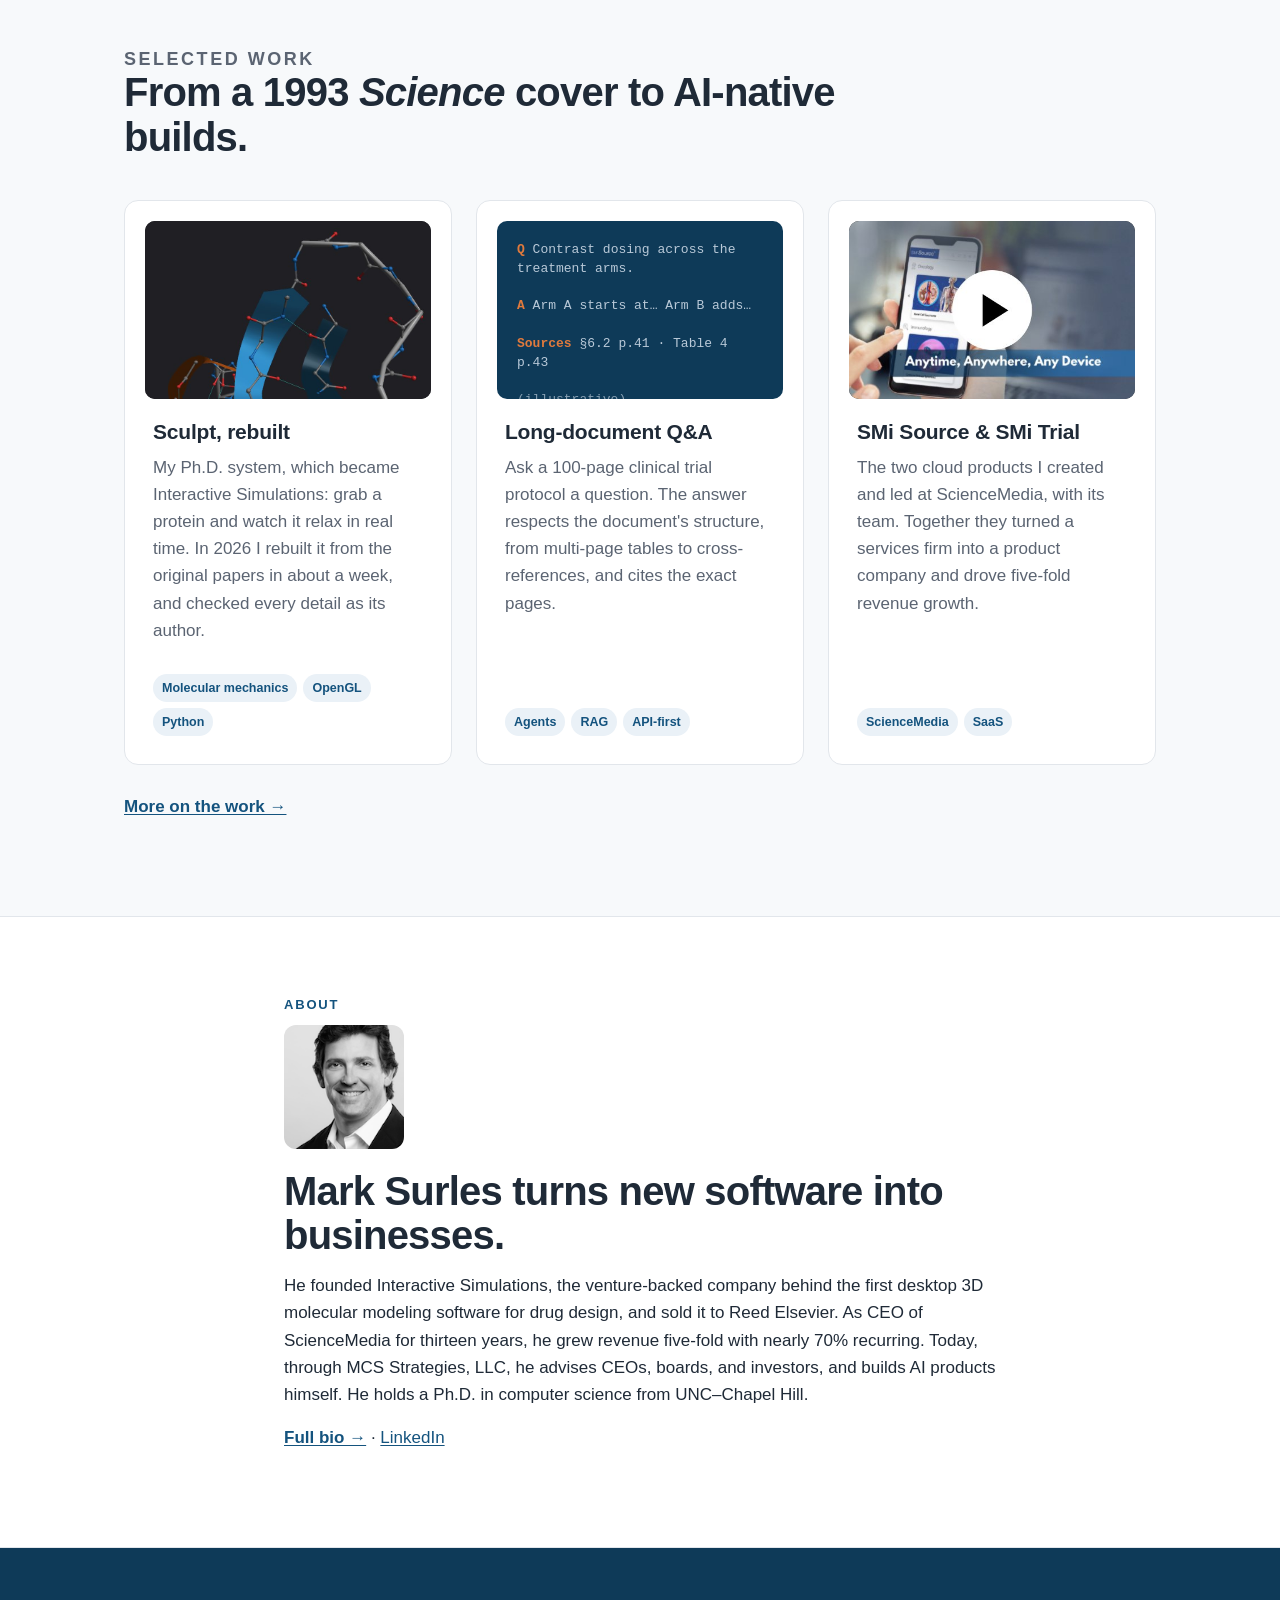
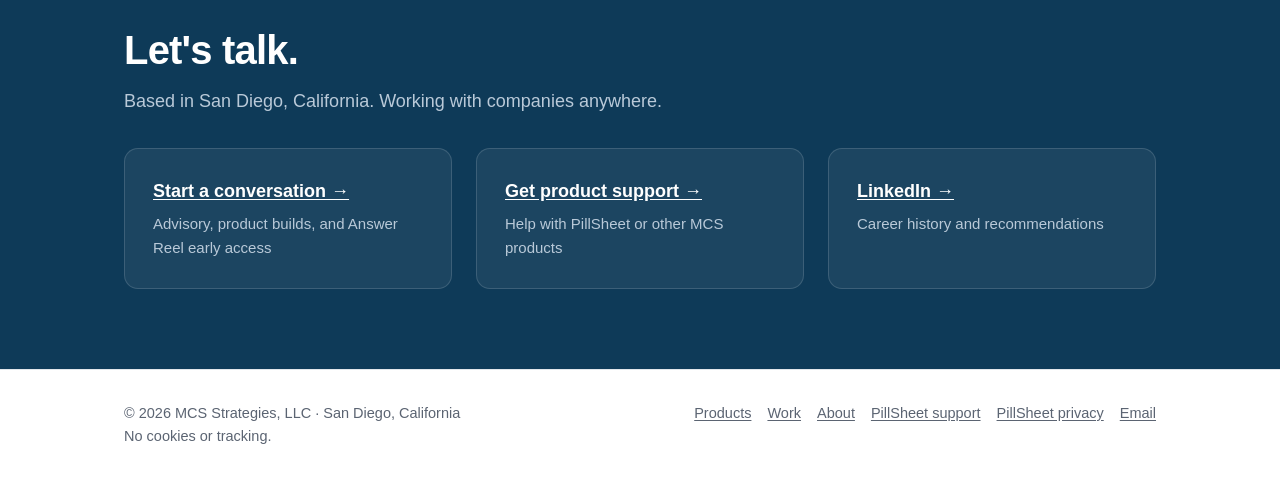
==== commit cbb39a0f: "PillSheet in beta: screens, sample printouts, audience cards, Join the beta Co-Authored-By: Claude O" ====
--- a/index.html
+++ b/index.html
@@ -143,7 +143,7 @@
 
     <div class="feature" style="margin-top:64px">
       <div>
-        <span class="badge">Coming to the App Store</span>
+        <span class="badge">Now in beta · TestFlight</span>
         <div class="app-row" style="margin-bottom:10px"><img class="app-icon" src="/assets/pillsheet-icon.png" width="72" height="72" alt=""><h3 style="margin:0">PillSheet</h3></div>
         <p class="why">For older adults, people with low vision, and anyone managing many medications. Photograph a
           prescription bottle; PillSheet reads it, says it aloud, and keeps the list ready to print.</p>
@@ -153,6 +153,7 @@
           <li>Large text and plain wording throughout</li>
         </ul>
         <div class="actions">
+          <a class="btn btn-primary" href="/products.html#pillsheet">See PillSheet</a>
           <a class="btn btn-quiet" href="/pillsheet/">About &amp; support</a>
         </div>
       </div>
@@ -224,9 +225,10 @@
 
 <footer class="site-footer">
   <div class="wrap">
-    <div>© 2026 MCS Strategies, LLC · San Diego, California<br>This site uses no cookies or analytics.</div>
+    <div>© 2026 MCS Strategies, LLC · San Diego, California<br>No cookies or tracking.</div>
     <nav aria-label="Footer"><a href="/products.html">Products</a><a href="/work.html">Work</a><a href="/about.html">About</a><a href="/pillsheet/">PillSheet support</a><a href="/pillsheet/privacy.html">PillSheet privacy</a><a href="mailto:hello@mcs-strategies.com">Email</a></nav>
   </div>
 </footer>
+<!-- Cloudflare Web Analytics --><script type='module' src='https://static.cloudflareinsights.com/beacon.min.js' data-cf-beacon='{"token": "524bc832831a4cb69624e9e7eacaaf52"}'></script><!-- End Cloudflare Web Analytics -->
 </body>
 </html>
--- a/style.css
+++ b/style.css
@@ -119,6 +119,15 @@
 .work-item dl{display:grid;grid-template-columns:110px 1fr;gap:6px 16px;margin:20px 0 0;font-size:15.5px}
 .work-item dt{font-weight:700;color:var(--muted);text-transform:uppercase;font-size:12.5px;letter-spacing:.08em;padding-top:3px}
 .work-item dd{margin:0}
+.demo-block{border-top:1px solid var(--line);padding-top:56px}
+.demo-video{display:block;width:100%;max-width:960px;height:auto;margin:0 auto;border-radius:14px;border:1px solid var(--line);background:#000}
+.demo-note{text-align:center;font-size:14px;margin:10px 0 40px}
+.g4{grid-template-columns:repeat(4,1fr)}
+.shots figure{margin:0}
+.shots img{border-radius:10px;border:1px solid var(--line);aspect-ratio:3/4;object-fit:cover;object-position:top;width:100%}
+.shots figcaption{font-size:14.5px;color:var(--muted);margin-top:10px;line-height:1.45}
+.shots figcaption b{color:var(--ink)}
+.shots.printouts img{object-fit:contain;background:#fff}
 
 /* About */
 .about-grid{display:grid;grid-template-columns:1.6fr 1fr;gap:56px}
@@ -159,6 +168,7 @@
 
 @media (max-width:900px){
   .g3,.g2,.feature,.work-item,.about-grid{grid-template-columns:1fr}
+  .g4{grid-template-columns:repeat(2,1fr)}
   .proof ul{grid-template-columns:repeat(2,1fr)}
   .feature{gap:28px}
   .work-item{gap:24px}
